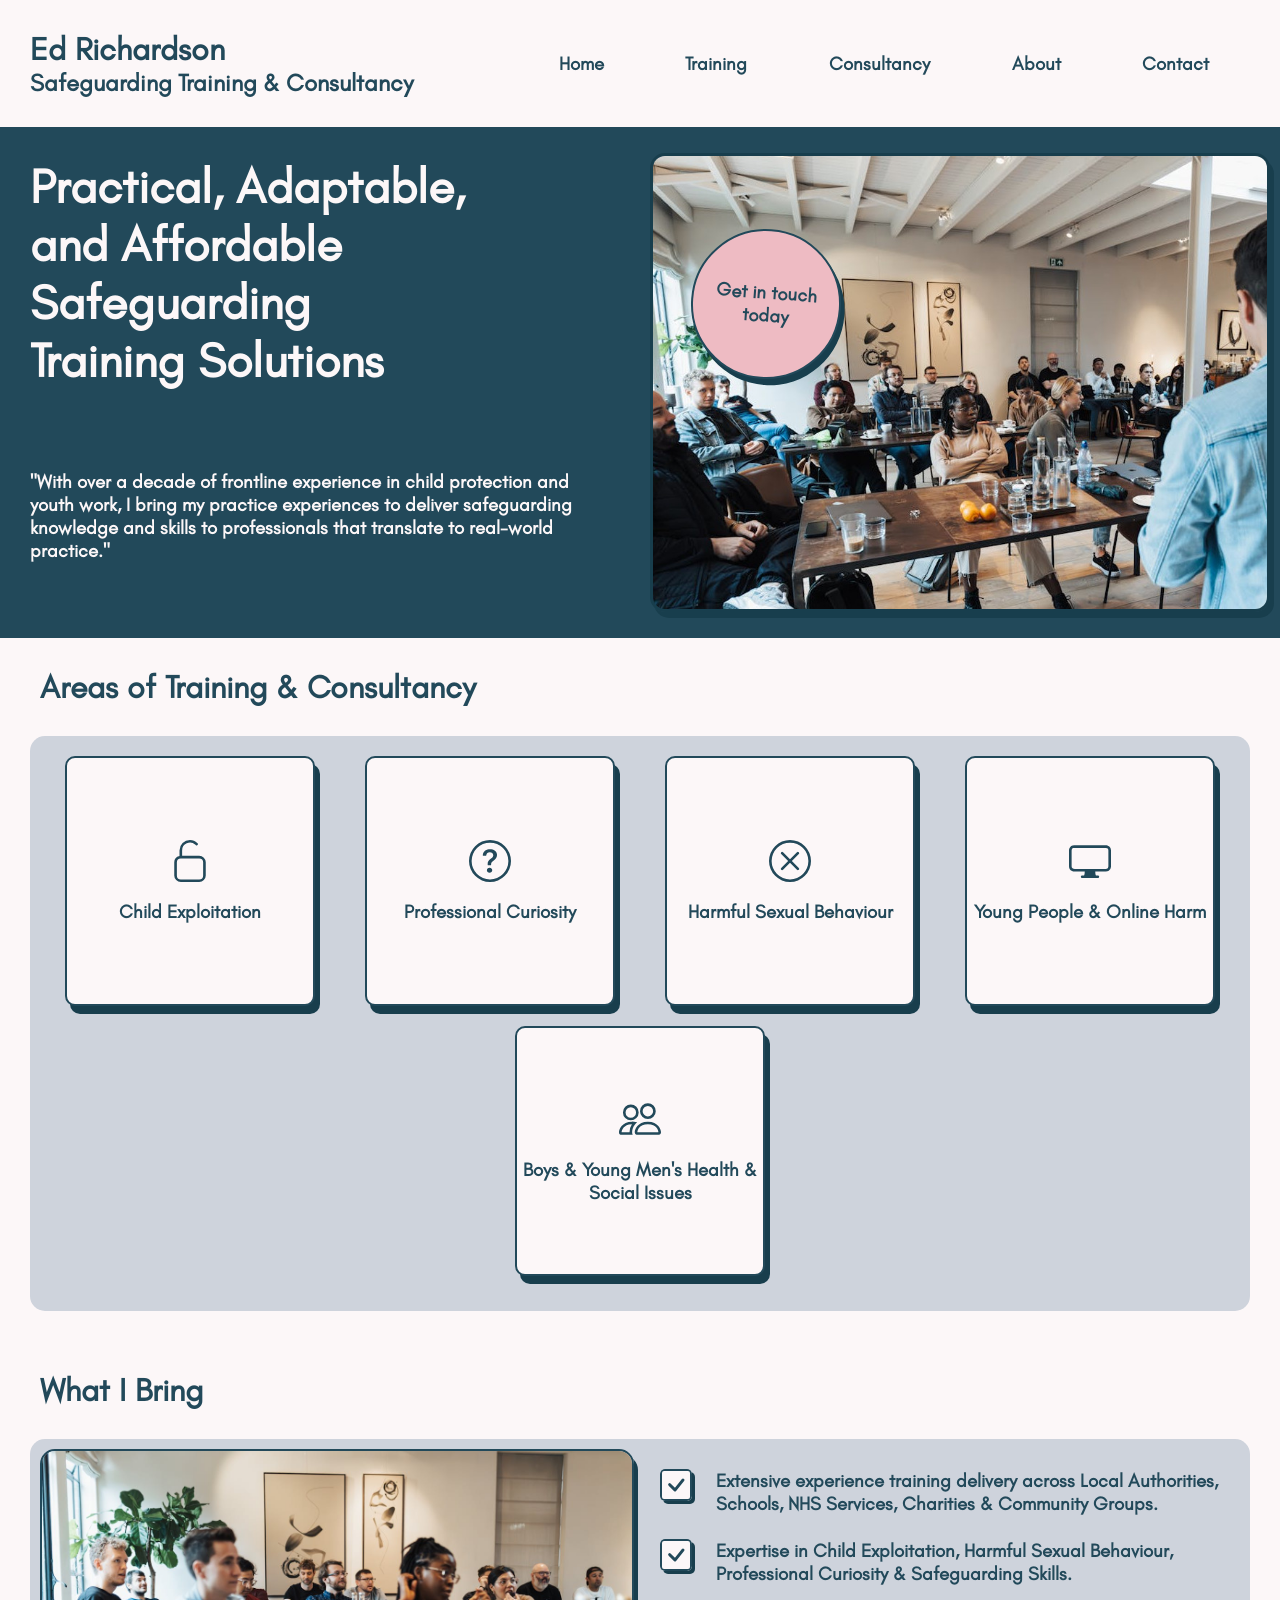
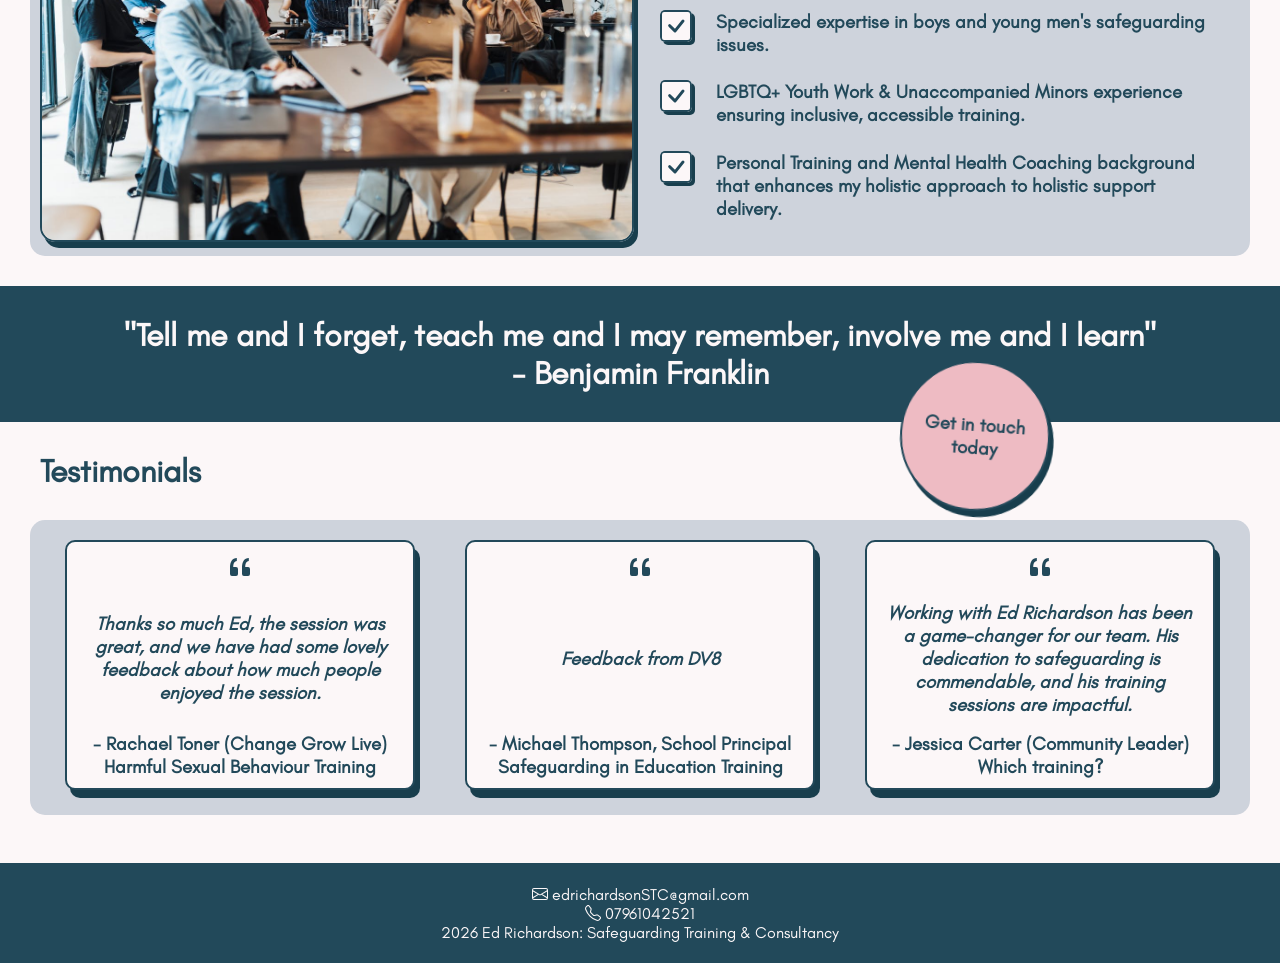
==== index.html @ acaeba1f "Add files via upload" ====
<!DOCTYPE html>
<html lang="en">
<head>
    <meta charset="UTF-8">
    <meta name="viewport" content="width=device-width, initial-scale=1.0">
    <title>Ed Richardson: Safeguarding Training & Consultancy</title>
    <link rel="stylesheet" href="style.css">
    <link rel="shortcut icon" href="" type="image/x-icon">
</head>
<body>
    <header>
        <div id="header-left">
            <h1>Ed Richardson</h1>
            <h2>Safeguarding Training & Consultancy</h2>
        </div>
        <div id="header-right-mobile">
            <div id="menu-burger-container">
                <a id="menu-toggle" class="menu-toggle">
                <span class="menu-toggle-bar menu-toggle-bar--top"></span>
                <span class="menu-toggle-bar menu-toggle-bar--middle"></span>
                <span class="menu-toggle-bar menu-toggle-bar--bottom"></span>
                </a>
            </div>
        </div>
        <div id="header-right-desktop">
            <nav>
                <ul>
                    <li><a href=""><h3>Home</h3></a></li>
                    <li><a href=""><h3>Training</h3></a></li>
                    <li><a href=""><h3>Consultancy</h3></a></li>
                    <li><a href=""><h3>About</h3></a></li>
                    <li><a href=""><h3>Contact</h3></a></li>
                </ul>
            </nav>
        </div>
    </header>

    <div id="hero-mobile">

        <div id="hero-card-mobile">
            <h1 class="h1opp">Practical, Adaptable, and Affordable Safeguarding Training Solutions
            <br>
            </h1>
            
            <p class="popp"><br>"With over a decade of frontline experience in child protection and youth work, I bring my practice experiences to deliver safeguarding knowledge and skills to professionals that translate to real-world practice."</p>
            
            
            
        </div>

        <div class="hero-card2-mobile">

            <div class="cta-mobile">
                <h3 >Get in touch today</h3>
            </div>

        </div>

        

    </div>

    <div id="hero-desktop">

        <div id="hero-desktop-container">
            <div id="hero-desktop-left">
                <h1 class="h1opp"  id="hero-text-desktop" >Practical, Adaptable, <br>
            and Affordable Safeguarding <br> Training Solutions<br><br>
            </h1>
            
            <h3 class="h2opp" id="hero-text"  ><br>"With over a decade of frontline experience in child protection and youth work, I bring my practice experiences to deliver safeguarding knowledge and skills to professionals that translate to real-world practice."<br><br><br></h3>
            </div>

            <div id="hero-desktop-right">

                <img id="hero-desktop-img" src="pexels-bertellifotografia-18935245.jpg">
                
                <div class="cta-desktop" id="cta-desktop-top">
                <h3 >Get in touch today</h3>
                </div>
            </div>
            
        </div>
            
            
        
    </div>

    <div id="section1">
        <div class="section-heading">
            <h1>Areas of Training & Consultancy</h1>
            <!-- <div class="section-heading-underline-1"></div> -->
        </div>
        <div class="box-container">
            <div class="area">
                <svg xmlns="http://www.w3.org/2000/svg" width="42" height="42" fill="currentColor" class="area-svg" viewBox="0 0 16 16">
                <path fill-rule="evenodd" d="M8 0c1.07 0 2.041.42 2.759 1.104l.14.14.062.08a.5.5 0 0 1-.71.675l-.076-.066-.216-.205A3 3 0 0 0 5 4v2h6.5A2.5 2.5 0 0 1 14 8.5v5a2.5 2.5 0 0 1-2.5 2.5h-7A2.5 2.5 0 0 1 2 13.5v-5a2.5 2.5 0 0 1 2-2.45V4a4 4 0 0 1 4-4M4.5 7A1.5 1.5 0 0 0 3 8.5v5A1.5 1.5 0 0 0 4.5 15h7a1.5 1.5 0 0 0 1.5-1.5v-5A1.5 1.5 0 0 0 11.5 7z"/>
                </svg><br>
                <h3>Child Exploitation</h3>
                <div class="area-overlay">
                    <h3 class="area-overlay-text">Learn More</h3>
                </div>
            </div>
            <div class="area">
                <svg xmlns="http://www.w3.org/2000/svg" width="42" height="42" fill="currentColor" class="area-svg" viewBox="0 0 16 16">
                <path d="M8 15A7 7 0 1 1 8 1a7 7 0 0 1 0 14m0 1A8 8 0 1 0 8 0a8 8 0 0 0 0 16"/>
                <path d="M5.255 5.786a.237.237 0 0 0 .241.247h.825c.138 0 .248-.113.266-.25.09-.656.54-1.134 1.342-1.134.686 0 1.314.343 1.314 1.168 0 .635-.374.927-.965 1.371-.673.489-1.206 1.06-1.168 1.987l.003.217a.25.25 0 0 0 .25.246h.811a.25.25 0 0 0 .25-.25v-.105c0-.718.273-.927 1.01-1.486.609-.463 1.244-.977 1.244-2.056 0-1.511-1.276-2.241-2.673-2.241-1.267 0-2.655.59-2.75 2.286m1.557 5.763c0 .533.425.927 1.01.927.609 0 1.028-.394 1.028-.927 0-.552-.42-.94-1.029-.94-.584 0-1.009.388-1.009.94"/>
                </svg><br>
                <h3>Professional Curiosity</h3>
                <div class="area-overlay">
                    <h3 class="area-overlay-text">Learn More</h3>
                </div>
            </div>
            <div class="area">
                <svg xmlns="http://www.w3.org/2000/svg" width="42" height="42" fill="currentColor" class="area-svg" viewBox="0 0 16 16">
                <path d="M8 15A7 7 0 1 1 8 1a7 7 0 0 1 0 14m0 1A8 8 0 1 0 8 0a8 8 0 0 0 0 16"/>
                <path d="M4.646 4.646a.5.5 0 0 1 .708 0L8 7.293l2.646-2.647a.5.5 0 0 1 .708.708L8.707 8l2.647 2.646a.5.5 0 0 1-.708.708L8 8.707l-2.646 2.647a.5.5 0 0 1-.708-.708L7.293 8 4.646 5.354a.5.5 0 0 1 0-.708"/>
                </svg><br>
                <h3>Harmful Sexual Behaviour</h3>
                <div class="area-overlay">
                    <h3 class="area-overlay-text">Learn More</h3>
                </div>
            </div>
            <div class="area">
                <svg xmlns="http://www.w3.org/2000/svg" width="42" height="42" fill="currentColor" class="area-svg" viewBox="0 0 16 16">
                <path d="M0 4s0-2 2-2h12s2 0 2 2v6s0 2-2 2h-4q0 1 .25 1.5H11a.5.5 0 0 1 0 1H5a.5.5 0 0 1 0-1h.75Q6 13 6 12H2s-2 0-2-2zm1.398-.855a.76.76 0 0 0-.254.302A1.5 1.5 0 0 0 1 4.01V10c0 .325.078.502.145.602q.105.156.302.254a1.5 1.5 0 0 0 .538.143L2.01 11H14c.325 0 .502-.078.602-.145a.76.76 0 0 0 .254-.302 1.5 1.5 0 0 0 .143-.538L15 9.99V4c0-.325-.078-.502-.145-.602a.76.76 0 0 0-.302-.254A1.5 1.5 0 0 0 13.99 3H2c-.325 0-.502.078-.602.145"/>
                </svg><br>
                <h3>Young People & Online Harm</h3>
                <div class="area-overlay">
                    <h3 class="area-overlay-text">Learn More</h3>
                </div>
            </div>
            <div class="area">
                <svg xmlns="http://www.w3.org/2000/svg" width="42" height="42" fill="currentColor" class="area-svg" viewBox="0 0 16 16">
                <path d="M15 14s1 0 1-1-1-4-5-4-5 3-5 4 1 1 1 1zm-7.978-1L7 12.996c.001-.264.167-1.03.76-1.72C8.312 10.629 9.282 10 11 10c1.717 0 2.687.63 3.24 1.276.593.69.758 1.457.76 1.72l-.008.002-.014.002zM11 7a2 2 0 1 0 0-4 2 2 0 0 0 0 4m3-2a3 3 0 1 1-6 0 3 3 0 0 1 6 0M6.936 9.28a6 6 0 0 0-1.23-.247A7 7 0 0 0 5 9c-4 0-5 3-5 4q0 1 1 1h4.216A2.24 2.24 0 0 1 5 13c0-1.01.377-2.042 1.09-2.904.243-.294.526-.569.846-.816M4.92 10A5.5 5.5 0 0 0 4 13H1c0-.26.164-1.03.76-1.724.545-.636 1.492-1.256 3.16-1.275ZM1.5 5.5a3 3 0 1 1 6 0 3 3 0 0 1-6 0m3-2a2 2 0 1 0 0 4 2 2 0 0 0 0-4"/>
                </svg><br>
                <h3>Boys & Young Men's Health & Social Issues</h3>
                <div class="area-overlay">
                    <h3 class="area-overlay-text">Learn More</h3>
                </div>
            </div>
        </div>
    </div>
    
    <div id="section2">
        <div class="section-heading">
            <h1 >What I Bring</h1>
            <!-- <div class="section-heading-underline-2"></div> -->
        </div>
        <div id="section2-container">

            <img id="section2-img" src="pexels-bertellifotografia-18999145.jpg">
            
            <div id="bullet-point-container">

            <svg xmlns="http://www.w3.org/2000/svg" width="32" height="32" fill="currentColor" class="check-svg" viewBox="0 0 16 16">
             <path d="M14 1a1 1 0 0 1 1 1v12a1 1 0 0 1-1 1H2a1 1 0 0 1-1-1V2a1 1 0 0 1 1-1zM2 0a2 2 0 0 0-2 2v12a2 2 0 0 0 2 2h12a2 2 0 0 0 2-2V2a2 2 0 0 0-2-2z"/>
            <path d="M10.97 4.97a.75.75 0 0 1 1.071 1.05l-3.992 4.99a.75.75 0 0 1-1.08.02L4.324 8.384a.75.75 0 1 1 1.06-1.06l2.094 2.093 3.473-4.425z"/>
            </svg>

            <div class="bullet-point">
                <h3>
                Extensive experience training delivery across Local Authorities, Schools, NHS Services, Charities & Community Groups.
                </h3><br>
            </div>
            
            <svg xmlns="http://www.w3.org/2000/svg" width="32" height="32" fill="currentColor" class="check-svg" viewBox="0 0 16 16">
  <path d="M14 1a1 1 0 0 1 1 1v12a1 1 0 0 1-1 1H2a1 1 0 0 1-1-1V2a1 1 0 0 1 1-1zM2 0a2 2 0 0 0-2 2v12a2 2 0 0 0 2 2h12a2 2 0 0 0 2-2V2a2 2 0 0 0-2-2z"/>
  <path d="M10.97 4.97a.75.75 0 0 1 1.071 1.05l-3.992 4.99a.75.75 0 0 1-1.08.02L4.324 8.384a.75.75 0 1 1 1.06-1.06l2.094 2.093 3.473-4.425z"/>
</svg>

            <div class="bullet-point">
                <h3 >
                     Expertise in Child Exploitation, Harmful Sexual Behaviour, Professional Curiosity & Safeguarding Skills.
                    </h3><br>
            </div>
            
            <svg xmlns="http://www.w3.org/2000/svg" width="32" height="32" fill="currentColor" class="check-svg" viewBox="0 0 16 16">
  <path d="M14 1a1 1 0 0 1 1 1v12a1 1 0 0 1-1 1H2a1 1 0 0 1-1-1V2a1 1 0 0 1 1-1zM2 0a2 2 0 0 0-2 2v12a2 2 0 0 0 2 2h12a2 2 0 0 0 2-2V2a2 2 0 0 0-2-2z"/>
  <path d="M10.97 4.97a.75.75 0 0 1 1.071 1.05l-3.992 4.99a.75.75 0 0 1-1.08.02L4.324 8.384a.75.75 0 1 1 1.06-1.06l2.094 2.093 3.473-4.425z"/>
</svg>

            <div class="bullet-point">
                <h3 >
                     Specialized expertise in boys and young men's safeguarding issues.</h3><br>
            </div>

            <svg xmlns="http://www.w3.org/2000/svg" width="32" height="32" fill="currentColor" class="check-svg" viewBox="0 0 16 16">
  <path d="M14 1a1 1 0 0 1 1 1v12a1 1 0 0 1-1 1H2a1 1 0 0 1-1-1V2a1 1 0 0 1 1-1zM2 0a2 2 0 0 0-2 2v12a2 2 0 0 0 2 2h12a2 2 0 0 0 2-2V2a2 2 0 0 0-2-2z"/>
  <path d="M10.97 4.97a.75.75 0 0 1 1.071 1.05l-3.992 4.99a.75.75 0 0 1-1.08.02L4.324 8.384a.75.75 0 1 1 1.06-1.06l2.094 2.093 3.473-4.425z"/>
</svg>
            
            <div class="bullet-point">
                <h3 >
                     LGBTQ+ Youth Work & Unaccompanied Minors experience ensuring inclusive, accessible training.</h3><br>
            </div>

            <svg xmlns="http://www.w3.org/2000/svg" width="32" height="32" fill="currentColor" class="check-svg" viewBox="0 0 16 16">
  <path d="M14 1a1 1 0 0 1 1 1v12a1 1 0 0 1-1 1H2a1 1 0 0 1-1-1V2a1 1 0 0 1 1-1zM2 0a2 2 0 0 0-2 2v12a2 2 0 0 0 2 2h12a2 2 0 0 0 2-2V2a2 2 0 0 0-2-2z"/>
  <path d="M10.97 4.97a.75.75 0 0 1 1.071 1.05l-3.992 4.99a.75.75 0 0 1-1.08.02L4.324 8.384a.75.75 0 1 1 1.06-1.06l2.094 2.093 3.473-4.425z"/>
</svg>
            
            <div class="bullet-point">
                <h3 >
                     Personal Training and Mental Health Coaching background that enhances my holistic approach to holistic support delivery.</h3>
            </div>
            </div>
        </div>
        
    </div>

    <div id="section3">
        <h1 class="h1opp">"Tell me and I forget, teach me and I may remember, involve me and I learn"<br> - Benjamin Franklin</h1>
            <div class="cta-desktop-2">
                <h3 >Get in touch today</h3>
            </div>
            <div class="cta-mobile-2">
                <h3 >Get in touch today</h3>
            </div>
        </div>

    <div id="section4">
        <div class="section-heading">
            <h1 >Testimonials</h1>
            <!-- <div class="section-heading-underline-3"></div> -->
        </div>
        <div id="testimonials-container">
            <div class="testimonial-box">
                <svg xmlns="http://www.w3.org/2000/svg" width="32" height="32" fill="currentColor" class="quote" viewBox="0 0 16 16">
                    <path d="M12 12a1 1 0 0 0 1-1V8.558a1 1 0 0 0-1-1h-1.388q0-.527.062-1.054.093-.558.31-.992t.559-.683q.34-.279.868-.279V3q-.868 0-1.52.372a3.3 3.3 0 0 0-1.085.992 4.9 4.9 0 0 0-.62 1.458A7.7 7.7 0 0 0 9 7.558V11a1 1 0 0 0 1 1zm-6 0a1 1 0 0 0 1-1V8.558a1 1 0 0 0-1-1H4.612q0-.527.062-1.054.094-.558.31-.992.217-.434.559-.683.34-.279.868-.279V3q-.868 0-1.52.372a3.3 3.3 0 0 0-1.085.992 4.9 4.9 0 0 0-.62 1.458A7.7 7.7 0 0 0 3 7.558V11a1 1 0 0 0 1 1z"/>
                    </svg>
                <h3 class="testimonial">
                    Thanks so much Ed, the session was great, and we have had some lovely feedback about how much people enjoyed the session.
                </h3>
                <h3>- Rachael Toner (Change Grow Live)<br>
                    Harmful Sexual Behaviour Training</h3>
                
            </div>
            <div class="testimonial-box">
                <svg xmlns="http://www.w3.org/2000/svg" width="32" height="32" fill="currentColor" class="quote" viewBox="0 0 16 16">
                    <path d="M12 12a1 1 0 0 0 1-1V8.558a1 1 0 0 0-1-1h-1.388q0-.527.062-1.054.093-.558.31-.992t.559-.683q.34-.279.868-.279V3q-.868 0-1.52.372a3.3 3.3 0 0 0-1.085.992 4.9 4.9 0 0 0-.62 1.458A7.7 7.7 0 0 0 9 7.558V11a1 1 0 0 0 1 1zm-6 0a1 1 0 0 0 1-1V8.558a1 1 0 0 0-1-1H4.612q0-.527.062-1.054.094-.558.31-.992.217-.434.559-.683.34-.279.868-.279V3q-.868 0-1.52.372a3.3 3.3 0 0 0-1.085.992 4.9 4.9 0 0 0-.62 1.458A7.7 7.7 0 0 0 3 7.558V11a1 1 0 0 0 1 1z"/>
                    </svg>
                <h3 class="testimonial" >
                    Feedback from DV8
                </h3>
                <h3>
                - Michael Thompson, School Principal<br>
                Safeguarding in Education Training
                </h3>
                
            </div>
            <div class="testimonial-box">
                <svg xmlns="http://www.w3.org/2000/svg" width="32" height="32" fill="currentColor" class="quote" viewBox="0 0 16 16">
                    <path d="M12 12a1 1 0 0 0 1-1V8.558a1 1 0 0 0-1-1h-1.388q0-.527.062-1.054.093-.558.31-.992t.559-.683q.34-.279.868-.279V3q-.868 0-1.52.372a3.3 3.3 0 0 0-1.085.992 4.9 4.9 0 0 0-.62 1.458A7.7 7.7 0 0 0 9 7.558V11a1 1 0 0 0 1 1zm-6 0a1 1 0 0 0 1-1V8.558a1 1 0 0 0-1-1H4.612q0-.527.062-1.054.094-.558.31-.992.217-.434.559-.683.34-.279.868-.279V3q-.868 0-1.52.372a3.3 3.3 0 0 0-1.085.992 4.9 4.9 0 0 0-.62 1.458A7.7 7.7 0 0 0 3 7.558V11a1 1 0 0 0 1 1z"/>
                    </svg>
                <h3 class="testimonial">
                    Working with Ed Richardson has been a game-changer for our team. His dedication to safeguarding is commendable, and his training sessions are impactful.
                    <h3 class="testimonial-id">- Jessica Carter (Community Leader)<br>
                    Which training?
                    </h3>
                </h3>
        
            </div>
        </div>
    </div><br>

    <div id="footer">
        <p id="footer-text">
<svg id="footer-mail" xmlns="http://www.w3.org/2000/svg" width="16" height="16" fill="currentColor" class="bi bi-envelope" viewBox="0 0 16 16">
  <path d="M0 4a2 2 0 0 1 2-2h12a2 2 0 0 1 2 2v8a2 2 0 0 1-2 2H2a2 2 0 0 1-2-2zm2-1a1 1 0 0 0-1 1v.217l7 4.2 7-4.2V4a1 1 0 0 0-1-1zm13 2.383-4.708 2.825L15 11.105zm-.034 6.876-5.64-3.471L8 9.583l-1.326-.795-5.64 3.47A1 1 0 0 0 2 13h12a1 1 0 0 0 .966-.741M1 11.105l4.708-2.897L1 5.383z"/>
</svg>
  edrichardsonSTC@gmail.com<br>
<svg id="footer-phone" xmlns="http://www.w3.org/2000/svg" width="16" height="16" fill="currentColor" class="bi bi-telephone" viewBox="0 0 16 16">
  <path d="M3.654 1.328a.678.678 0 0 0-1.015-.063L1.605 2.3c-.483.484-.661 1.169-.45 1.77a17.6 17.6 0 0 0 4.168 6.608 17.6 17.6 0 0 0 6.608 4.168c.601.211 1.286.033 1.77-.45l1.034-1.034a.678.678 0 0 0-.063-1.015l-2.307-1.794a.68.68 0 0 0-.58-.122l-2.19.547a1.75 1.75 0 0 1-1.657-.459L5.482 8.062a1.75 1.75 0 0 1-.46-1.657l.548-2.19a.68.68 0 0 0-.122-.58zM1.884.511a1.745 1.745 0 0 1 2.612.163L6.29 2.98c.329.423.445.974.315 1.494l-.547 2.19a.68.68 0 0 0 .178.643l2.457 2.457a.68.68 0 0 0 .644.178l2.189-.547a1.75 1.75 0 0 1 1.494.315l2.306 1.794c.829.645.905 1.87.163 2.611l-1.034 1.034c-.74.74-1.846 1.065-2.877.702a18.6 18.6 0 0 1-7.01-4.42 18.6 18.6 0 0 1-4.42-7.009c-.362-1.03-.037-2.137.703-2.877z"/>
</svg> 
 07961042521<br>
 2026 Ed Richardson: Safeguarding Training & Consultancy<br>
</p>
    </div>

    <script src="script.js"></script>
</body>
</html>
---- style.css ----
/* resets */
* {
    margin: 0;
    padding: 0;
    box-sizing: border-box;
}

a:link, a:visited, a:hover, a:active {
    color: black;
    text-decoration: none;
}

ul {
  list-style-type: none;
  margin: 0;
  padding: 0;
}


li:hover{
    transition: 0.5s;
    transform: scale(105%);
}

/* Fonts */

@font-face {
    font-family: glacial;
    src: url(GlacialIndifference-Regular.otf);
}

@font-face {
    font-family: caudex;
    src: url(Caudex-Regular.ttf);
}

/* :root {
    --charcoal-blue: #22495aff;
    --powder-petal: #e8dcd5ff;
    --blue-slate: #486573ff;
    --white: #ffffffff;
} */

/* Colours*/

:root {
    
    --charcoal-blue: #22495aff;
    --charcoal-blue-shadow: #183e4d;
    --jungle-teal: #55917fff;
    --snow: #fcf7f8ff;
    --pale-slate: #ced3dcff;
    --lilac-ash: #aba9c3ff;
    --soft-blossom: #eebbc3;
}

body {
    background-color: var(--snow);
}

h1, h2, h3, p {
    font-family: glacial;
    color: var(--charcoal-blue);
}

.h3opp, .h2opp, .h1opp, .popp {
    color: var(--snow);
}


/* Header */

header {
    display: grid;
    grid-template-columns: 66.6% 33.3%;
    padding: 30px;
    
    /* background-color: var(--soft-blossom); */
    /* border: 1px solid black; */
}

#header-left {
    display: flex;
    flex-direction: column;
   cursor: pointer;
    /* border: 1px solid black; */
}



#header-right-desktop {
   display: none;
}

#header-right-mobile {
    display: flex;
    justify-content: right;
    align-items: center;
    
    /* border: 1px solid black; */
}

#menu-burger-container {
    position: relative;
    
    height: 64px;
    width: 64px;

    /* border: 1px solid black; */
}

/* Menu to Cross */

.menu-toggle {
  position: absolute;
  right: 1.5rem;
  top: 49%;
  transform: translate(0, -50%);
  height: 26px;
  width: 29px;

  &, &:hover {
    color: var(--charcoal-blue);
  }
}

.menu-toggle-bar {
  display: block;
  position: absolute;
  top: 50%;
  margin-top: -1px;
  right: 0;
  width: 100%;
  height: 4px;
  border-radius: 4px;
  background-color: var(--charcoal-blue);
  transition: all 0.3s ease;

  &.menu-toggle-bar--top {
    transform: translate(0, -8px);
  }
  
  &.menu-toggle-bar--bottom {
    transform: translate(0, 8px);
  }

  .nav-open & {
    &.menu-toggle-bar--top {
      transform: translate(0, 0) rotate(45deg);
    }
    &.menu-toggle-bar--middle {
      opacity: 0;
    }
    &.menu-toggle-bar--bottom {
      transform: translate(0, 0) rotate(-45deg);
    }
  }
}

/* Hero */

#hero-mobile {
    padding: 5px;
    /* background-image: url(pexels-bertellifotografia-18935245.jpg);
    background-size: cover;
    background-repeat: no-repeat; */
    background-color: var(--charcoal-blue);

    position: relative;
    display: flex;
    flex-direction: column;
    justify-content: center;
    align-items: center;
    
}

#hero-card-mobile {
    
    display: flex;
    flex-direction: column;
    align-items: center;
    /* background-color: var(--charcoal-blue); */
    
    top: 20px;
    margin: 20px;
    /* padding: 10px; */
    border-radius: 10px;
     /* text-align: center; */

}

.hero-card2-mobile {
    /* border: 1px solid white; */
    width: 100%;
    position: relative;
    height: 300px;
    border-radius: 15px;
    background-image: url(pexels-bertellifotografia-18935245.jpg);
    background-size: cover;
    background-repeat: no-repeat;
}

#hero-desktop {
    display: none;
}


/* cta */

.cta-mobile {
    width: 125px;
    height: 125px;
    border-radius: 100px;
    transform: rotate(4deg);
    border: 2px solid var(--charcoal-blue);
    background-color: var(--soft-blossom);
    box-shadow: 4px 6px var(--charcoal-blue-shadow);
    text-align: center;
    display: flex;
    justify-content: center;
    align-items: center;
    margin-bottom: 10px;

    position: absolute;
    top: 10%;
   right: 20%;
}

.cta-mobile-2 {
    width: 125px;
    height: 125px;
    border-radius: 100px;
    transform: rotate(4deg);
    border: 2px solid var(--charcoal-blue);
    background-color: var(--soft-blossom);
    box-shadow: 4px 6px var(--charcoal-blue-shadow);
    text-align: center;
    display: flex;
    justify-content: center;
    align-items: center;
    margin-bottom: 10px;

    position: absolute;
    bottom: -25%;
   right: 5%;
}

/* Section 1 */

#section1 {
    margin: 30px;
    
}

.section-heading {
    margin-bottom: 30px;
    margin-left: 10px;
   transition: 0.5s;
  
}



.section-heading-underline-1 {
    height: 5px;
    max-width: 440px;
    background-color: var(--soft-blossom);
}

.section-heading-underline-2 {
    height: 5px;
    max-width: 440px;
    background-color: var(--soft-blossom);
}

.section-heading-underline-3 {
    height: 5px;
    max-width: 440px;
    background-color: var(--soft-blossom);
}

.box-container {
    
    display: flex;
    flex-wrap: wrap;
    justify-content: space-around;
    align-items: center;
    background-color: var(--pale-slate);
    border-radius: 15px;
    padding: 10px;
    padding-bottom: 25px;
}

.area {
    margin: 10px;
    width: 250px;
    height: 250px;
    border: 2px solid var(--charcoal-blue);
    box-shadow: 5px 8px var(--charcoal-blue-shadow);
    border-radius: 10px;
    display: flex;
    flex-direction: column;
    justify-content: center;
    align-items: center;
    text-align: center;
    background-color: var(--snow);
    position: relative;
    overflow: hidden;
    cursor: pointer;
    transition: 0.5s;
}

.area:hover {
    transform: scale(105%);
    box-shadow: 8px 11px var(--charcoal-blue-shadow);
}

svg {
    fill: var(--charcoal-blue);
}

/* .area-svg {
   border-radius: 50px;
  background-color: var(--soft-blossom);
} */

.area-overlay {
    display: flex;
    justify-content: center;
    align-items: center;
    background-color: var(--soft-blossom);
    border-radius: 0 0 8px 8px;;
    position: absolute;
    width: 100%;
    height: 70px;
    bottom: -70px;
    transition: 0.5s;
    cursor: pointer;
}

/* scroll animations */

@keyframes tileScroll {
    0%{transform:scale(0.2); opacity: 0;}
    100%{}
}

@media (prefers-reduced-motion: no-preference) {
    .area, .testimonial-box, .cta-desktop-2 {
    animation: tileScroll linear both;
    animation-timeline: view();
    animation-range: 0vh 50vh;
    }
}

@keyframes tileScroll2 {
    0%{transform:scale(0.2); opacity: 0;}
    100%{}
}

@media (prefers-reduced-motion: no-preference) {
    .bullet-point, .check-svg {
    animation: tileScroll linear both;
    animation-timeline: view();
    animation-range: 0vh 25vh;
    }
}

@keyframes titleSlide {
    0%{transform:translateX(-100px); opacity: 0;}
    100%{}
}

@media (prefers-reduced-motion: no-preference) {
    .section-heading {
    animation: titleSlide linear both;
    animation-timeline: view();
    animation-range: 0vh 50vh;
    }
}

/* Section 2 */

#section2 {
   
    padding: 30px;
    
    }

#section2-container {
   /* border: 1px solid black; */
   display: grid;
   grid-template-rows: auto auto;
    /* align-items: center*/
    background-color: var(--pale-slate);
    border-radius: 15px;
    /* height: 450px; */
    padding: 10px;
}




#section2-img {
    border: 2px solid var(--charcoal-blue);
    /* margin-top: 30px; */
    /* margin-left: 30px; */
    width: 99%;
    height: 99%;
    border-radius: 15px;
    box-shadow: 4px 6px  var(--charcoal-blue-shadow);
    object-fit: cover;
    
}

#bullet-point-container {
    
    /* display: flex;
    flex-direction: column;
    justify-content: space-between; */
    
    display: grid;
    grid-template-columns: 10% auto;

    
    padding: 20px;
}

.bullet-point {
    /* margin-left: 10vw; */
    transition: 0.5s;
    margin-left: 15px;
    
    
}

.bullet-point:hover{
    /* transform: scale(102%); */

}

.check-svg {
    vertical-align: -0.5rem;
    /* margin-right: 5px; */
    border-radius: 5px;
    box-shadow: 3px 3px var(--charcoal-blue-shadow);
    background-color: var(--snow);
    transition: 0.5s;
 
}
/* Section 3 */

#section3 {
    padding: 30px;
    background-color: var(--charcoal-blue);
    text-align: center;
    position: relative;
}

/* Section 4 */

#section4 {
    margin: 30px;
    /* border: 1px solid black; */
}

#testimonials-container {
    display: flex;
    flex-wrap: wrap;
    justify-content: space-around;
    align-items: center;
background-color: var(--pale-slate);
padding: 10px;
padding-bottom: 25px;
border-radius: 15px;
   
   
}

.testimonial-box {
    margin-top: 10px;
    width: 350px;
    height: 250px;
    /* padding: 10px; */
    border: 2px solid var(--charcoal-blue);
    box-shadow: 5px 8px var(--charcoal-blue-shadow);
    border-radius: 10px;
    display: flex;
    flex-direction: column;
    text-align: center;
    align-items: center;
    justify-content: space-between;
    padding: 10px;
    background-color: var(--snow);
    position: relative;
    overflow: hidden;
    /* cursor: pointer; */
    transition: 0.5s;
    
}

.testimonial-box:hover {
    transition: 0.5s;
    transform: scale(102%);
    /* background-color: var(--soft-blossom); */
    box-shadow: 8px 11px var(--charcoal-blue-shadow);
}

.testimonial {
    
    font-style: italic;
   
    padding: 10px;
   
    
}

.testimonial-id-box {
    background-color: var(--soft-blossom);
    border-radius: 0 0 8px 8px;
    height: 85px;
    display: flex;
    flex-direction: column;
    align-items: center;
    justify-content: center;
   
    transition: 0.5s;
    position: relative;
    /* bottom: -70px; */
    /* padding: 10px; */

   
}



#footer {
    background-color: var(--charcoal-blue);
    height: 100px;
    display: flex;
    justify-content: center;
    align-items: center;
}

#footer-text {
    color: var(--snow);
    text-align: center;
    cursor: pointer;
}

#footer-phone, #footer-mail {
    fill: var(--snow);
    vertical-align: -.125em;
}


/* ---------------Desktop----------------- */

@media screen and (min-width: 768px) {

header {
    grid-template-columns: 40% 60%;
}

#header-right-mobile {
    display: none;
    
}

#header-right-desktop {
    display: flex;
    flex-direction: column;
    justify-content: space-around;

    /* border: 1px solid black; */
}

ul {
    display: flex;
    justify-content: space-around;
   
}

#hero-mobile {
    display: none;
}

#hero-desktop {
    display: block;
    background-color: var(--charcoal-blue);
    /* height: 450px; */
}


#hero-desktop-container {
    display: grid;
    grid-template-columns: 50% 50%;
}

#hero-desktop-left {
    padding: 30px;
    z-index: 1;
}

#hero-text-desktop {
    font-size: 3rem;
    opacity: 0;
    transition: 2s;
    transform: translateX(-200px);
}

#hero-text {
    opacity: 0;
    transform: translateX(-200px);
    transition: 2s;
}

#hero-desktop-right {
   position: relative;
    /* height: 450px; */
    display: flex;
    justify-content: center;
    align-items: center;

}

#hero-desktop-img {
    /* height: 400px; */
    border: 3px solid var(--charcoal-blue-shadow);
    height: 90%;
    border-radius: 15px;
    overflow: hidden;
    object-fit: cover;
    box-shadow: 4px 6px var(--charcoal-blue-shadow) ;
    margin: 10px;
}

.cta-mobile-2 {
    display:none;
}

.cta-desktop {
   

    position: absolute;
    left: 8%;
    top:20%;
    width: 150px;
    height: 150px;
    border-radius: 100px;
    border: 2px solid var(--charcoal-blue);
    box-shadow: 4px 6px var(--charcoal-blue-shadow);
    transform: rotate(4deg);
    background-color: var(--soft-blossom);
    text-align: center;
    display: flex;
    justify-content: center;
    align-items: center;
    transition: 0.25s;
    cursor: pointer;
}



.cta-desktop-2 {
    position: absolute;
    right: 18%;
    top:55%;
    width: 150px;
    height: 150px;
    border-radius: 100px;
    border: 2px solid var(--charcoal-blue);
    box-shadow: 4px 6px var(--charcoal-blue-shadow);
    transform: rotate(4deg);
    background-color: var(--soft-blossom);
    text-align: center;
    display: flex;
    justify-content: center;
    align-items: center;
    transition: 0.25s;
    cursor: pointer;
}

.cta-desktop:hover, .cta-desktop-2:hover {
    transform: scale(105%) rotate(6deg);
    box-shadow: 6px 7px var(--charcoal-blue-shadow);
    
}

#section2-container {
    display: grid;
    grid-template-columns: 50% 50%;
}

.bullet-point {
    margin-left: 0px;
}

}
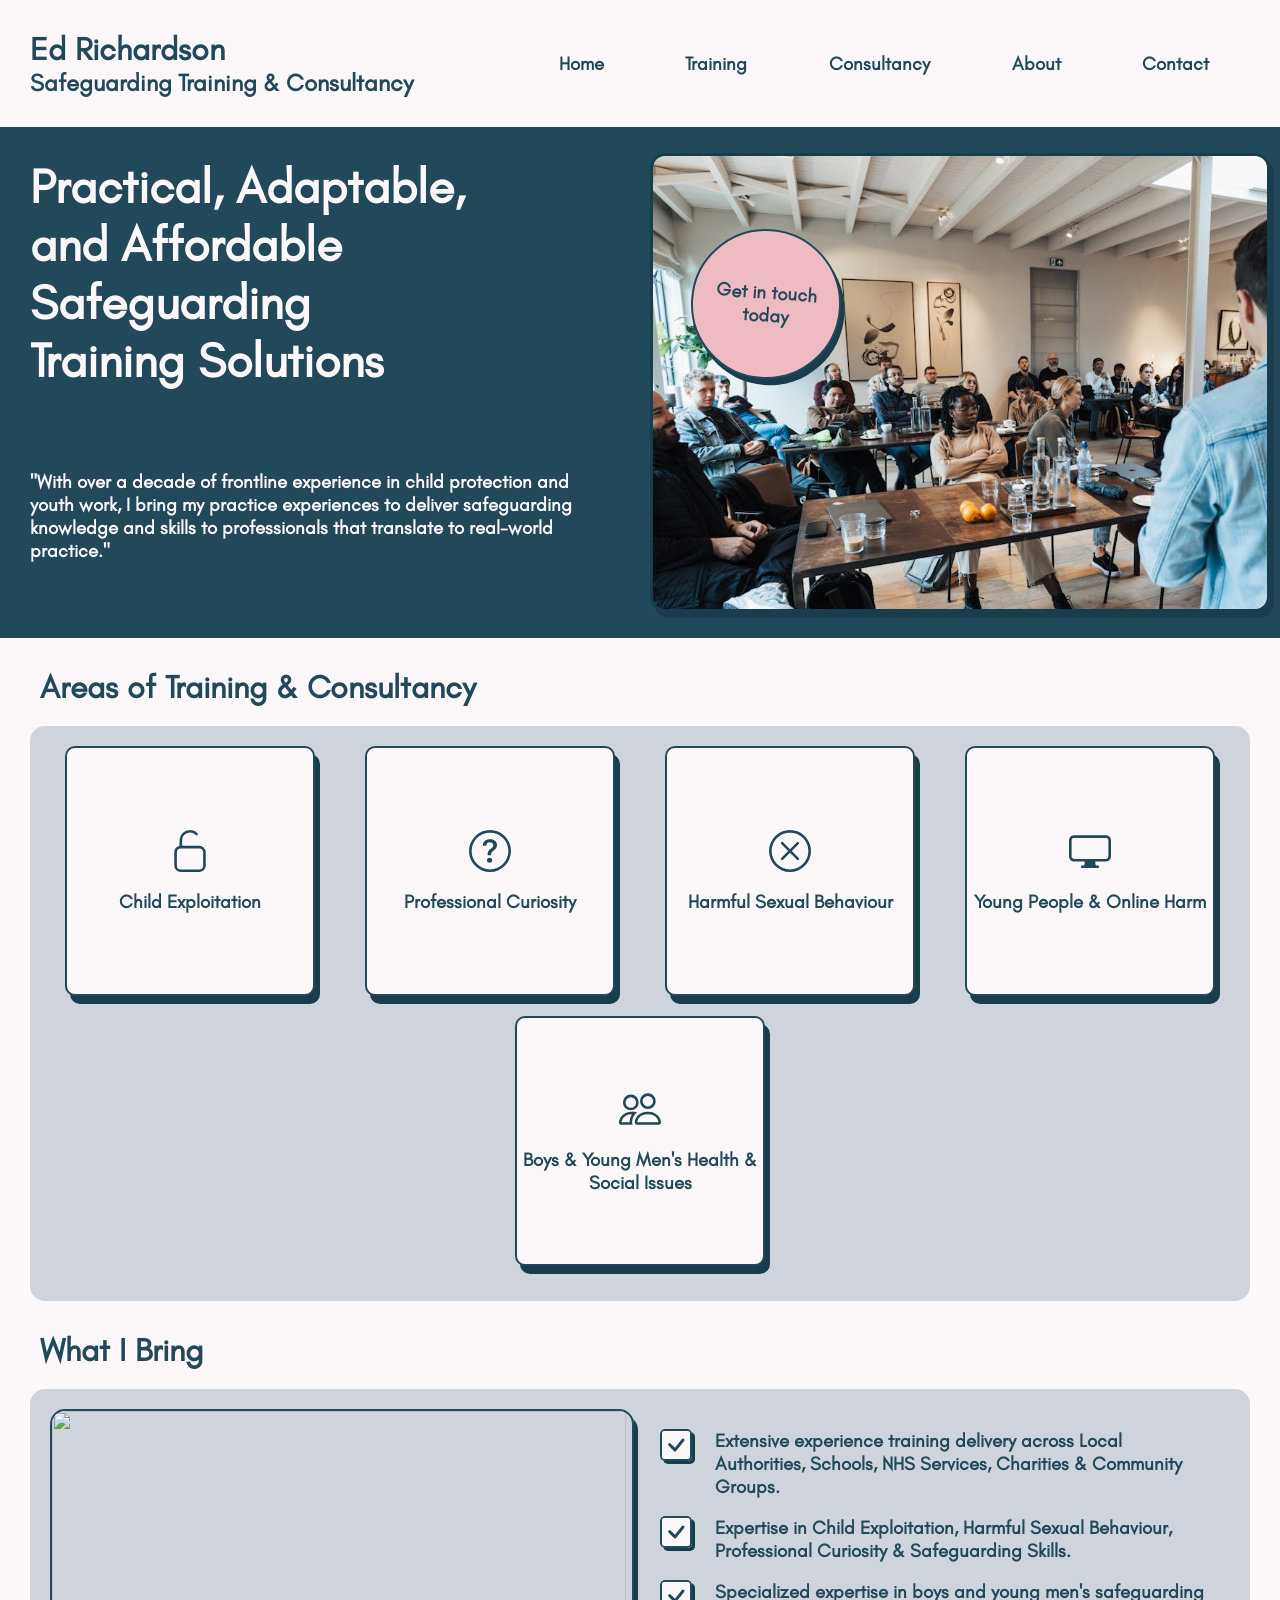
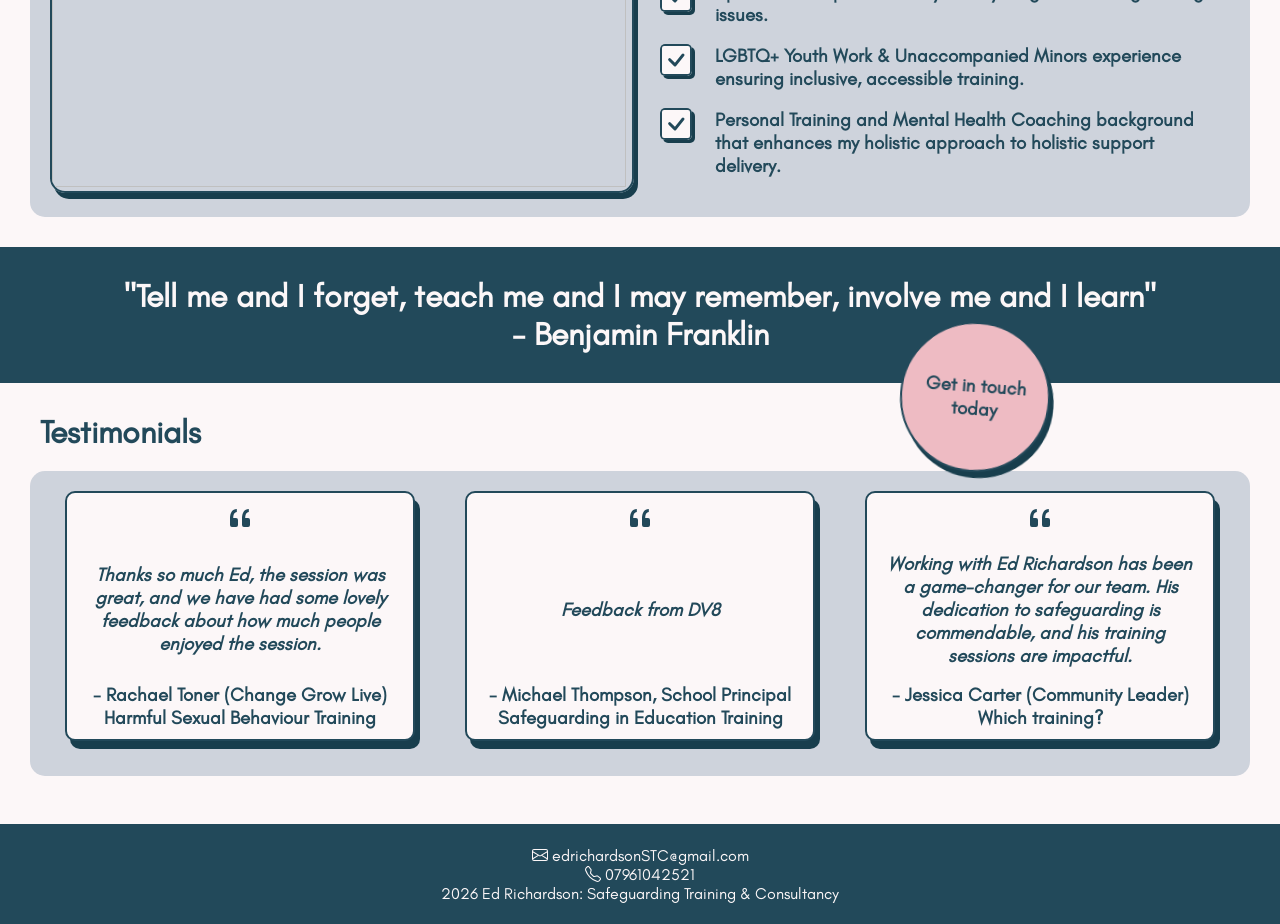
==== commit b87e8f3b: "Add files via upload" ====
--- a/index.html
+++ b/index.html
@@ -75,6 +75,7 @@
 
                 <img id="hero-desktop-img" src="pexels-bertellifotografia-18935245.jpg">
                 
+                
                 <div class="cta-desktop" id="cta-desktop-top">
                 <h3 >Get in touch today</h3>
                 </div>
@@ -149,7 +150,8 @@
         </div>
         <div id="section2-container">
 
-            <img id="section2-img" src="pexels-bertellifotografia-18999145.jpg">
+            <img id="section2-img" src="pexels-cottonbro-7437492.jpg">
+            <!-- <img id="section2-img" src="pexels-bertellifotografia-18999145.jpg"> -->
             
             <div id="bullet-point-container">
 
--- a/style.css
+++ b/style.css
@@ -248,20 +248,21 @@
 /* Section 1 */
 
 #section1 {
-    margin: 30px;
-    
+    /* margin: 30px; */
 }
 
 .section-heading {
-    margin-bottom: 30px;
+    margin-bottom: 20px;
     margin-left: 10px;
+    margin-top: 20px;
    transition: 0.5s;
+   /* border: 1px solid black; */
   
 }
 
 
 
-.section-heading-underline-1 {
+/* .section-heading-underline-1 {
     height: 5px;
     max-width: 440px;
     background-color: var(--soft-blossom);
@@ -277,7 +278,7 @@
     height: 5px;
     max-width: 440px;
     background-color: var(--soft-blossom);
-}
+} */
 
 .box-container {
     
@@ -286,9 +287,12 @@
     justify-content: space-around;
     align-items: center;
     background-color: var(--pale-slate);
-    border-radius: 15px;
+    /* border-radius: 15px; */
     padding: 10px;
     padding-bottom: 25px;
+    /* border: 1px solid black; */
+  
+    
 }
 
 .area {
@@ -308,10 +312,15 @@
     overflow: hidden;
     cursor: pointer;
     transition: 0.5s;
+    
 }
 
 .area:hover {
-    transform: scale(105%);
+    /* transform: scale(105%);  */
+    width: 260px;
+    height: 260px;
+    margin: 5px;
+    font-size: 104%;
     box-shadow: 8px 11px var(--charcoal-blue-shadow);
 }
 
@@ -319,10 +328,9 @@
     fill: var(--charcoal-blue);
 }
 
-/* .area-svg {
-   border-radius: 50px;
-  background-color: var(--soft-blossom);
-} */
+.area-svg {
+   transition: 0.5s;
+}
 
 .area-overlay {
     display: flex;
@@ -340,20 +348,21 @@
 
 /* scroll animations */
 
-@keyframes tileScroll {
+ @keyframes tileScroll {
     0%{transform:scale(0.2); opacity: 0;}
     100%{}
 }
 
 @media (prefers-reduced-motion: no-preference) {
-    .area, .testimonial-box, .cta-desktop-2 {
+    .area, .testimonial-box  {
     animation: tileScroll linear both;
     animation-timeline: view();
     animation-range: 0vh 50vh;
     }
-}
-
-@keyframes tileScroll2 {
+} 
+
+
+ @keyframes tileScroll2 {
     0%{transform:scale(0.2); opacity: 0;}
     100%{}
 }
@@ -364,7 +373,8 @@
     animation-timeline: view();
     animation-range: 0vh 25vh;
     }
-}
+} 
+
 
 @keyframes titleSlide {
     0%{transform:translateX(-100px); opacity: 0;}
@@ -383,7 +393,7 @@
 
 #section2 {
    
-    padding: 30px;
+    /* padding: 30px; */
     
     }
 
@@ -393,7 +403,7 @@
    grid-template-rows: auto auto;
     /* align-items: center*/
     background-color: var(--pale-slate);
-    border-radius: 15px;
+    /* border-radius: 15px; */
     /* height: 450px; */
     padding: 10px;
 }
@@ -460,7 +470,7 @@
 /* Section 4 */
 
 #section4 {
-    margin: 30px;
+    /* margin: 30px; */
     /* border: 1px solid black; */
 }
 
@@ -472,13 +482,13 @@
 background-color: var(--pale-slate);
 padding: 10px;
 padding-bottom: 25px;
-border-radius: 15px;
+/* border-radius: 15px; */
    
    
 }
 
 .testimonial-box {
-    margin-top: 10px;
+    margin: 10px;
     width: 350px;
     height: 250px;
     /* padding: 10px; */
@@ -497,11 +507,15 @@
     /* cursor: pointer; */
     transition: 0.5s;
     
+    
 }
 
 .testimonial-box:hover {
-    transition: 0.5s;
-    transform: scale(102%);
+    width: 360px;
+    height: 260px;
+    margin: 5px;
+    font-size: 104%;
+    /* transform: scale(102%); */
     /* background-color: var(--soft-blossom); */
     box-shadow: 8px 11px var(--charcoal-blue-shadow);
 }
@@ -687,14 +701,39 @@
     
 }
 
+#section1 {
+    margin: 30px;
+    border-radius: 15px;
+    
+}
+
+.box-container {
+    border-radius: 15px;
+}
+
+#section2 {
+    margin: 30px;
+    
+}
+
 #section2-container {
     display: grid;
     grid-template-columns: 50% 50%;
+    border-radius: 15px;
+    padding: 20px;
 }
 
 .bullet-point {
     margin-left: 0px;
 }
 
-}
-
+#section4 {
+    margin: 30px;
+}
+
+#testimonials-container {
+    border-radius: 15px;
+}
+
+}
+
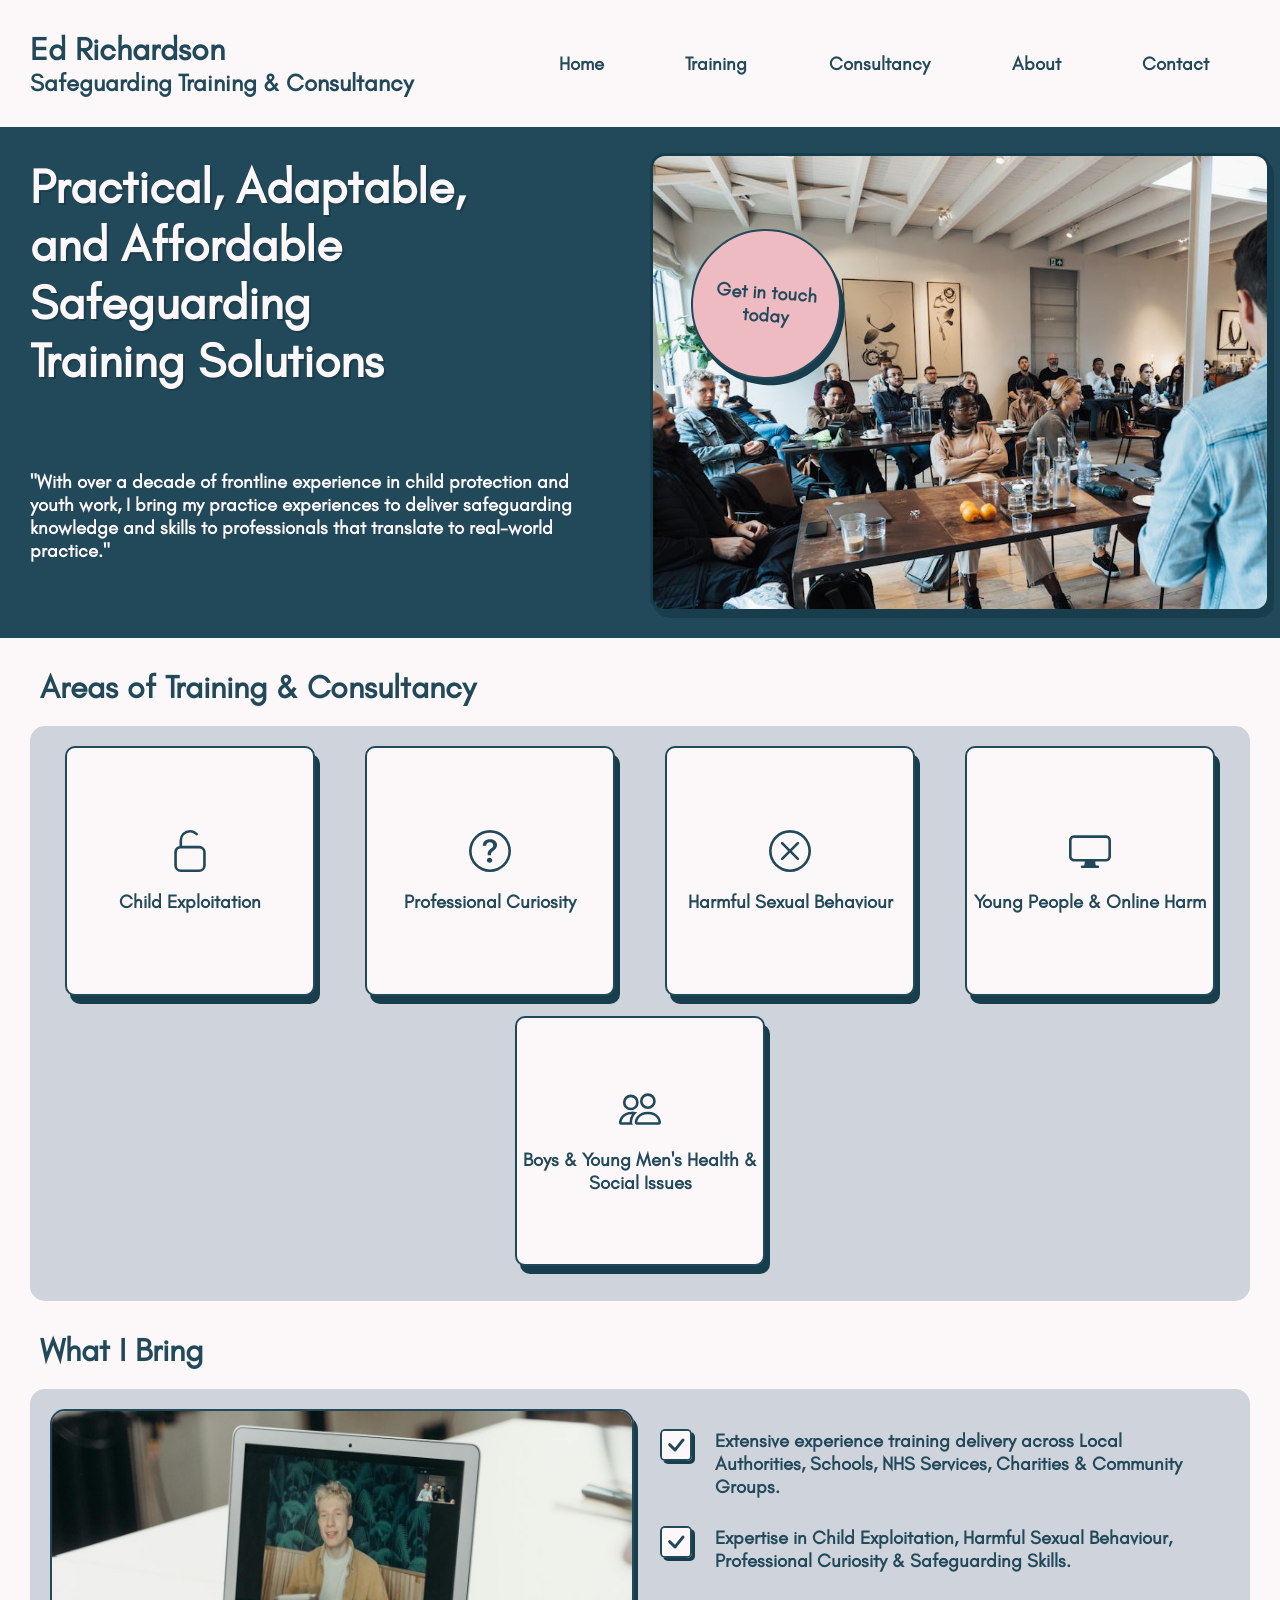
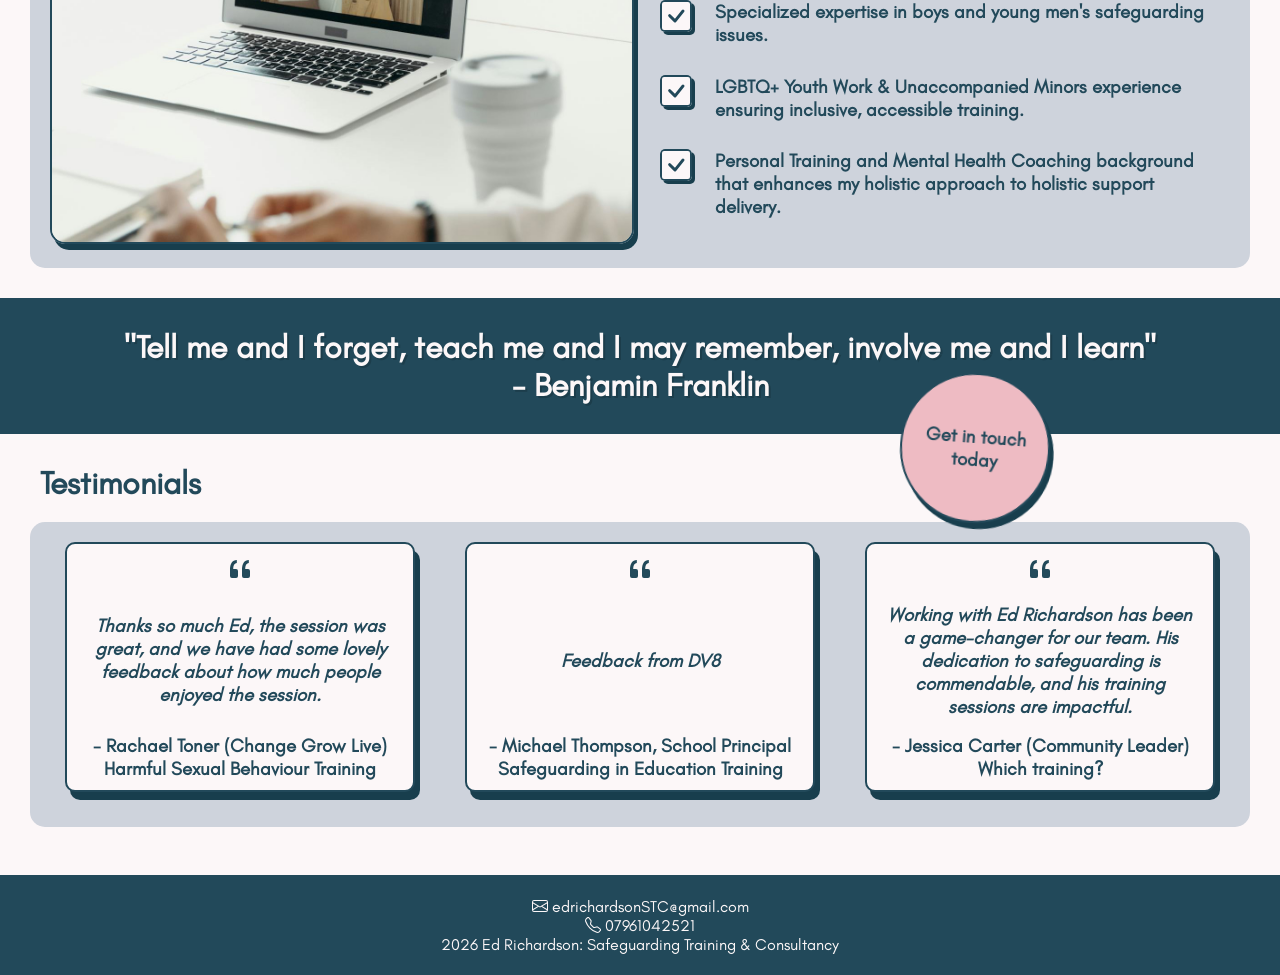
==== commit 1300508c: "Add files via upload" ====
--- a/index.html
+++ b/index.html
@@ -10,8 +10,10 @@
 <body>
     <header>
         <div id="header-left">
-            <h1>Ed Richardson</h1>
-            <h2>Safeguarding Training & Consultancy</h2>
+            <a href="index.html">
+                <h1>Ed Richardson</h1>
+                <h2>Safeguarding Training & Consultancy</h2>
+            </a>
         </div>
         <div id="header-right-mobile">
             <div id="menu-burger-container">
@@ -25,15 +27,27 @@
         <div id="header-right-desktop">
             <nav>
                 <ul>
-                    <li><a href=""><h3>Home</h3></a></li>
-                    <li><a href=""><h3>Training</h3></a></li>
-                    <li><a href=""><h3>Consultancy</h3></a></li>
-                    <li><a href=""><h3>About</h3></a></li>
-                    <li><a href=""><h3>Contact</h3></a></li>
+                    <li><a href="index.html"><h3>Home</h3></a></li>
+                    <li><a href="training.html"><h3>Training</h3></a></li>
+                    <li><a href="consultancy.html"><h3>Consultancy</h3></a></li>
+                    <li><a href="about.html"><h3>About</h3></a></li>
+                    <li><a href="contact.html"><h3>Contact</h3></a></li>
                 </ul>
             </nav>
         </div>
     </header>
+
+    <div id="mobile-menu">
+        <nav>
+                <ul id="mobile-menu-ul">
+                    <li class="mobile-menu-li"><a href="index.html"><h3>Home</h3></a></li>
+                    <li class="mobile-menu-li"><a href="training.html"><h3>Training</h3></a></li>
+                    <li class="mobile-menu-li"><a href="consultancy.html"><h3>Consultancy</h3></a></li>
+                    <li class="mobile-menu-li"><a href="about.html"><h3>About</h3></a></li>
+                    <li class="mobile-menu-li"><a href="contact.html"><h3>Contact</h3></a></li>
+                </ul>
+            </nav>
+    </div>
 
     <div id="hero-mobile">
 
@@ -49,11 +63,11 @@
         </div>
 
         <div class="hero-card2-mobile">
-
+            <a href="contact.html">
             <div class="cta-mobile">
                 <h3 >Get in touch today</h3>
             </div>
-
+            </a>
         </div>
 
         
@@ -75,10 +89,11 @@
 
                 <img id="hero-desktop-img" src="pexels-bertellifotografia-18935245.jpg">
                 
-                
+                <a href="contact.html">
                 <div class="cta-desktop" id="cta-desktop-top">
                 <h3 >Get in touch today</h3>
-                </div>
+                </div> 
+                </a>
             </div>
             
         </div>
@@ -93,7 +108,7 @@
             <!-- <div class="section-heading-underline-1"></div> -->
         </div>
         <div class="box-container">
-            <div class="area">
+            <a href="training.html"> <div class="area">
                 <svg xmlns="http://www.w3.org/2000/svg" width="42" height="42" fill="currentColor" class="area-svg" viewBox="0 0 16 16">
                 <path fill-rule="evenodd" d="M8 0c1.07 0 2.041.42 2.759 1.104l.14.14.062.08a.5.5 0 0 1-.71.675l-.076-.066-.216-.205A3 3 0 0 0 5 4v2h6.5A2.5 2.5 0 0 1 14 8.5v5a2.5 2.5 0 0 1-2.5 2.5h-7A2.5 2.5 0 0 1 2 13.5v-5a2.5 2.5 0 0 1 2-2.45V4a4 4 0 0 1 4-4M4.5 7A1.5 1.5 0 0 0 3 8.5v5A1.5 1.5 0 0 0 4.5 15h7a1.5 1.5 0 0 0 1.5-1.5v-5A1.5 1.5 0 0 0 11.5 7z"/>
                 </svg><br>
@@ -101,8 +116,8 @@
                 <div class="area-overlay">
                     <h3 class="area-overlay-text">Learn More</h3>
                 </div>
-            </div>
-            <div class="area">
+            </div> </a>
+            <a href="training.html"> <div class="area">
                 <svg xmlns="http://www.w3.org/2000/svg" width="42" height="42" fill="currentColor" class="area-svg" viewBox="0 0 16 16">
                 <path d="M8 15A7 7 0 1 1 8 1a7 7 0 0 1 0 14m0 1A8 8 0 1 0 8 0a8 8 0 0 0 0 16"/>
                 <path d="M5.255 5.786a.237.237 0 0 0 .241.247h.825c.138 0 .248-.113.266-.25.09-.656.54-1.134 1.342-1.134.686 0 1.314.343 1.314 1.168 0 .635-.374.927-.965 1.371-.673.489-1.206 1.06-1.168 1.987l.003.217a.25.25 0 0 0 .25.246h.811a.25.25 0 0 0 .25-.25v-.105c0-.718.273-.927 1.01-1.486.609-.463 1.244-.977 1.244-2.056 0-1.511-1.276-2.241-2.673-2.241-1.267 0-2.655.59-2.75 2.286m1.557 5.763c0 .533.425.927 1.01.927.609 0 1.028-.394 1.028-.927 0-.552-.42-.94-1.029-.94-.584 0-1.009.388-1.009.94"/>
@@ -111,8 +126,8 @@
                 <div class="area-overlay">
                     <h3 class="area-overlay-text">Learn More</h3>
                 </div>
-            </div>
-            <div class="area">
+            </div></a>
+            <a href="training.html"> <div class="area">
                 <svg xmlns="http://www.w3.org/2000/svg" width="42" height="42" fill="currentColor" class="area-svg" viewBox="0 0 16 16">
                 <path d="M8 15A7 7 0 1 1 8 1a7 7 0 0 1 0 14m0 1A8 8 0 1 0 8 0a8 8 0 0 0 0 16"/>
                 <path d="M4.646 4.646a.5.5 0 0 1 .708 0L8 7.293l2.646-2.647a.5.5 0 0 1 .708.708L8.707 8l2.647 2.646a.5.5 0 0 1-.708.708L8 8.707l-2.646 2.647a.5.5 0 0 1-.708-.708L7.293 8 4.646 5.354a.5.5 0 0 1 0-.708"/>
@@ -121,8 +136,8 @@
                 <div class="area-overlay">
                     <h3 class="area-overlay-text">Learn More</h3>
                 </div>
-            </div>
-            <div class="area">
+            </div></a>
+            <a href="training.html"> <div class="area">
                 <svg xmlns="http://www.w3.org/2000/svg" width="42" height="42" fill="currentColor" class="area-svg" viewBox="0 0 16 16">
                 <path d="M0 4s0-2 2-2h12s2 0 2 2v6s0 2-2 2h-4q0 1 .25 1.5H11a.5.5 0 0 1 0 1H5a.5.5 0 0 1 0-1h.75Q6 13 6 12H2s-2 0-2-2zm1.398-.855a.76.76 0 0 0-.254.302A1.5 1.5 0 0 0 1 4.01V10c0 .325.078.502.145.602q.105.156.302.254a1.5 1.5 0 0 0 .538.143L2.01 11H14c.325 0 .502-.078.602-.145a.76.76 0 0 0 .254-.302 1.5 1.5 0 0 0 .143-.538L15 9.99V4c0-.325-.078-.502-.145-.602a.76.76 0 0 0-.302-.254A1.5 1.5 0 0 0 13.99 3H2c-.325 0-.502.078-.602.145"/>
                 </svg><br>
@@ -130,8 +145,8 @@
                 <div class="area-overlay">
                     <h3 class="area-overlay-text">Learn More</h3>
                 </div>
-            </div>
-            <div class="area">
+            </div></a>
+            <a href="training.html"> <div class="area">
                 <svg xmlns="http://www.w3.org/2000/svg" width="42" height="42" fill="currentColor" class="area-svg" viewBox="0 0 16 16">
                 <path d="M15 14s1 0 1-1-1-4-5-4-5 3-5 4 1 1 1 1zm-7.978-1L7 12.996c.001-.264.167-1.03.76-1.72C8.312 10.629 9.282 10 11 10c1.717 0 2.687.63 3.24 1.276.593.69.758 1.457.76 1.72l-.008.002-.014.002zM11 7a2 2 0 1 0 0-4 2 2 0 0 0 0 4m3-2a3 3 0 1 1-6 0 3 3 0 0 1 6 0M6.936 9.28a6 6 0 0 0-1.23-.247A7 7 0 0 0 5 9c-4 0-5 3-5 4q0 1 1 1h4.216A2.24 2.24 0 0 1 5 13c0-1.01.377-2.042 1.09-2.904.243-.294.526-.569.846-.816M4.92 10A5.5 5.5 0 0 0 4 13H1c0-.26.164-1.03.76-1.724.545-.636 1.492-1.256 3.16-1.275ZM1.5 5.5a3 3 0 1 1 6 0 3 3 0 0 1-6 0m3-2a2 2 0 1 0 0 4 2 2 0 0 0 0-4"/>
                 </svg><br>
@@ -139,7 +154,7 @@
                 <div class="area-overlay">
                     <h3 class="area-overlay-text">Learn More</h3>
                 </div>
-            </div>
+            </div></a>
         </div>
     </div>
     
@@ -213,12 +228,12 @@
 
     <div id="section3">
         <h1 class="h1opp">"Tell me and I forget, teach me and I may remember, involve me and I learn"<br> - Benjamin Franklin</h1>
-            <div class="cta-desktop-2">
+            <a href="contact.html"> <div class="cta-desktop-2">
                 <h3 >Get in touch today</h3>
-            </div>
-            <div class="cta-mobile-2">
+            </div> </a>
+            <a href="contact.html"> <div class="cta-mobile-2">
                 <h3 >Get in touch today</h3>
-            </div>
+            </div> </a>
         </div>
 
     <div id="section4">
@@ -282,4 +297,9 @@
 
     <script src="script.js"></script>
 </body>
+
+<script>
+   
+</script>
+
 </html>
--- a/style.css
+++ b/style.css
@@ -19,7 +19,7 @@
 
 li:hover{
     transition: 0.5s;
-    transform: scale(105%);
+    -webkit-transform: scale(105%);
 }
 
 /* Fonts */
@@ -52,10 +52,12 @@
     --pale-slate: #ced3dcff;
     --lilac-ash: #aba9c3ff;
     --soft-blossom: #eebbc3;
+    --text-shadow:  #0a1a2040;
 }
 
 body {
     background-color: var(--snow);
+    
 }
 
 h1, h2, h3, p {
@@ -65,6 +67,11 @@
 
 .h3opp, .h2opp, .h1opp, .popp {
     color: var(--snow);
+    
+}
+
+.h1opp {
+    text-shadow: 2px 2px var(--text-shadow);
 }
 
 
@@ -74,6 +81,8 @@
     display: grid;
     grid-template-columns: 66.6% 33.3%;
     padding: 30px;
+
+    
     
     /* background-color: var(--soft-blossom); */
     /* border: 1px solid black; */
@@ -115,7 +124,7 @@
   position: absolute;
   right: 1.5rem;
   top: 49%;
-  transform: translate(0, -50%);
+  -webkit-transform: translate(0, -50%);
   height: 26px;
   width: 29px;
 
@@ -137,24 +146,49 @@
   transition: all 0.3s ease;
 
   &.menu-toggle-bar--top {
-    transform: translate(0, -8px);
+    -webkit-transform: translate(0, -8px);
   }
   
   &.menu-toggle-bar--bottom {
-    transform: translate(0, 8px);
+    -webkit-transform: translate(0, 8px);
   }
 
   .nav-open & {
     &.menu-toggle-bar--top {
-      transform: translate(0, 0) rotate(45deg);
+      -webkit-transform: translate(0, 0) rotate(45deg);
     }
     &.menu-toggle-bar--middle {
       opacity: 0;
     }
     &.menu-toggle-bar--bottom {
-      transform: translate(0, 0) rotate(-45deg);
+      -webkit-transform: translate(0, 0) rotate(-45deg);
     }
   }
+}
+
+/* MOBILE MENU */
+
+#mobile-menu {
+    
+    background-color: var(--pale-slate);
+    display: flex;
+    flex-direction: column;
+    text-align: center;
+    opacity: 0;
+    max-height: 0;
+    overflow: hidden;
+    transition: max-height 0.3s ease, opacity 0.2s ease;
+}
+
+.mobile-menu-li {
+    padding: 15px;
+    font-size: 1.5rem;
+}
+
+#mobile-menu.show-mobile-menu {
+    max-height: 400px;
+    opacity: 1;
+    padding: 30px;
 }
 
 /* Hero */
@@ -200,6 +234,14 @@
     background-repeat: no-repeat;
 }
 
+#hero-card2-mobile-training {
+    background-image: url(pexels-bertellifotografia-18999145.jpg);
+}
+
+#hero-card2-mobile-consultancy {
+    background-image: url(pexels-gustavo-fring-6285285.jpg);
+}
+
 #hero-desktop {
     display: none;
 }
@@ -211,7 +253,7 @@
     width: 125px;
     height: 125px;
     border-radius: 100px;
-    transform: rotate(4deg);
+    -webkit-transform: rotate(4deg);
     border: 2px solid var(--charcoal-blue);
     background-color: var(--soft-blossom);
     box-shadow: 4px 6px var(--charcoal-blue-shadow);
@@ -230,7 +272,7 @@
     width: 125px;
     height: 125px;
     border-radius: 100px;
-    transform: rotate(4deg);
+    -webkit-transform: rotate(4deg);
     border: 2px solid var(--charcoal-blue);
     background-color: var(--soft-blossom);
     box-shadow: 4px 6px var(--charcoal-blue-shadow);
@@ -316,11 +358,12 @@
 }
 
 .area:hover {
-    /* transform: scale(105%);  */
-    width: 260px;
+    -webkit-transform: scale(105%); 
+    /* transition: 0.5s; */
+    /* width: 260px;
     height: 260px;
     margin: 5px;
-    font-size: 104%;
+    font-size: 104%; */
     box-shadow: 8px 11px var(--charcoal-blue-shadow);
 }
 
@@ -354,22 +397,23 @@
 }
 
 @media (prefers-reduced-motion: no-preference) {
-    .area, .testimonial-box  {
+    .training-card  {
     animation: tileScroll linear both;
     animation-timeline: view();
     animation-range: 0vh 50vh;
+    
     }
 } 
 
 
  @keyframes tileScroll2 {
-    0%{transform:scale(0.2); opacity: 0;}
+    0%{-webkit-transform:scale(0.2); opacity: 0;}
     100%{}
 }
 
 @media (prefers-reduced-motion: no-preference) {
     .bullet-point, .check-svg {
-    animation: tileScroll linear both;
+    animation: tileScroll2 linear both;
     animation-timeline: view();
     animation-range: 0vh 25vh;
     }
@@ -377,7 +421,7 @@
 
 
 @keyframes titleSlide {
-    0%{transform:translateX(-100px); opacity: 0;}
+    0%{-webkit-transform:translateX(-100px); opacity: 0;}
     100%{}
 }
 
@@ -506,16 +550,17 @@
     overflow: hidden;
     /* cursor: pointer; */
     transition: 0.5s;
+   
     
     
 }
 
 .testimonial-box:hover {
-    width: 360px;
+    /* width: 360px;
     height: 260px;
     margin: 5px;
-    font-size: 104%;
-    /* transform: scale(102%); */
+    font-size: 104%; */
+    -webkit-transform: scale(102%);
     /* background-color: var(--soft-blossom); */
     box-shadow: 8px 11px var(--charcoal-blue-shadow);
 }
@@ -620,12 +665,12 @@
     font-size: 3rem;
     opacity: 0;
     transition: 2s;
-    transform: translateX(-200px);
+    -webkit-transform: translateX(-200px);
 }
 
 #hero-text {
     opacity: 0;
-    transform: translateX(-200px);
+    -webkit-transform: translateX(-200px);
     transition: 2s;
 }
 
@@ -664,7 +709,7 @@
     border-radius: 100px;
     border: 2px solid var(--charcoal-blue);
     box-shadow: 4px 6px var(--charcoal-blue-shadow);
-    transform: rotate(4deg);
+    -webkit-transform: rotate(4deg);
     background-color: var(--soft-blossom);
     text-align: center;
     display: flex;
@@ -685,7 +730,7 @@
     border-radius: 100px;
     border: 2px solid var(--charcoal-blue);
     box-shadow: 4px 6px var(--charcoal-blue-shadow);
-    transform: rotate(4deg);
+    -webkit-transform: rotate(4deg);
     background-color: var(--soft-blossom);
     text-align: center;
     display: flex;
@@ -695,8 +740,8 @@
     cursor: pointer;
 }
 
-.cta-desktop:hover, .cta-desktop-2:hover {
-    transform: scale(105%) rotate(6deg);
+.cta-desktop:hover, .cta-desktop-2:hover, .cta-page:hover {
+    -webkit-transform: scale(105%) rotate(6deg);
     box-shadow: 6px 7px var(--charcoal-blue-shadow);
     
 }
@@ -737,3 +782,133 @@
 
 }
 
+
+/* PAGES */
+
+.page-header {
+    display: flex;
+    /* justify-content: center; */
+}
+.page-header-tile {
+    background-color: var(--charcoal-blue);
+    /* width: 500px; */
+    /* height: 300px; */
+    margin: 30px;
+    border-radius: 15px;
+}
+
+#training-header {
+    background-image: url(pexels-bertellifotografia-18999145.jpg);
+}
+
+
+/* Training */
+
+.page-section {
+    display: flex;
+    flex-wrap: wrap;
+    justify-content: center;
+    /* align-items: center; */
+    background-color: var(--pale-slate);
+}
+
+.training-card{
+    margin: 30px;
+    padding: 15px;
+    border: 2px solid var(--charcoal-blue);
+    border-radius: 15px;
+    box-shadow:  8px 11px var(--charcoal-blue-shadow);
+    width: 400px;
+    background-color: var(--snow);
+    min-height: 250px;
+    transition: 0.25s;
+}
+
+.training-card:hover {
+    -webkit-transform: scale(102%);
+    
+    box-shadow: 8px 11px var(--charcoal-blue-shadow);
+}
+
+#training-card-img-1{
+    background-image: url(pexels-lara-van-der-walt-306412034-17407696.jpg);
+    background-size: cover;
+}
+
+#training-card-img-2{
+    background-image: url(pexels-shvets-production-7176077.jpg);
+    background-size: cover;
+}
+
+#training-card-img-3{
+     background-image: url(pexels-pavel-danilyuk-8761320.jpg);
+    background-size: cover;
+}
+
+#training-card-img-4{
+     background-image: url(pexels-ryutaro-5745517.jpg);
+    background-size: cover;
+}
+
+#training-card-img-5{
+     background-image: url(pexels-rdne-8419636.jpg);
+    background-size: cover;
+}
+
+.page-cta-container {
+    position: relative;
+    height: 200px;
+    display: flex;
+    justify-content: center;
+    align-items: center;
+    background-color: var(--pale-slate);
+    /* background-image: url(pexels-ryutaro-5745517.jpg); */
+    background-size: cover;
+}
+
+#page-cta-container-consultancy{
+    /* background-image: url(pexels-saulo-leite-1491182-17637293.jpg); */
+}
+
+.cta-page {
+   
+
+    position: absolute;
+    
+    width: 150px;
+    height: 150px;
+    border-radius: 100px;
+    border: 2px solid var(--charcoal-blue);
+    box-shadow: 4px 6px var(--charcoal-blue-shadow);
+    -webkit-transform: rotate(4deg);
+    background-color: var(--soft-blossom);
+    text-align: center;
+    display: flex;
+    justify-content: center;
+    align-items: center;
+    transition: 0.25s;
+    cursor: pointer;
+}
+
+/* about */
+
+#about-img {
+    /* height: 400px; */
+    border: 3px solid var(--charcoal-blue-shadow);
+    height: 500px;
+    max-width: 100%;
+    border-radius: 15px;
+    overflow: hidden;
+    object-fit: cover;
+    box-shadow: 4px 6px var(--charcoal-blue-shadow) ;
+    margin: 10px;
+}
+
+/* contact */
+
+#contact-placeholder{
+    height: 400px;
+    display: flex;
+    justify-content: center;
+    align-items: center;
+}
